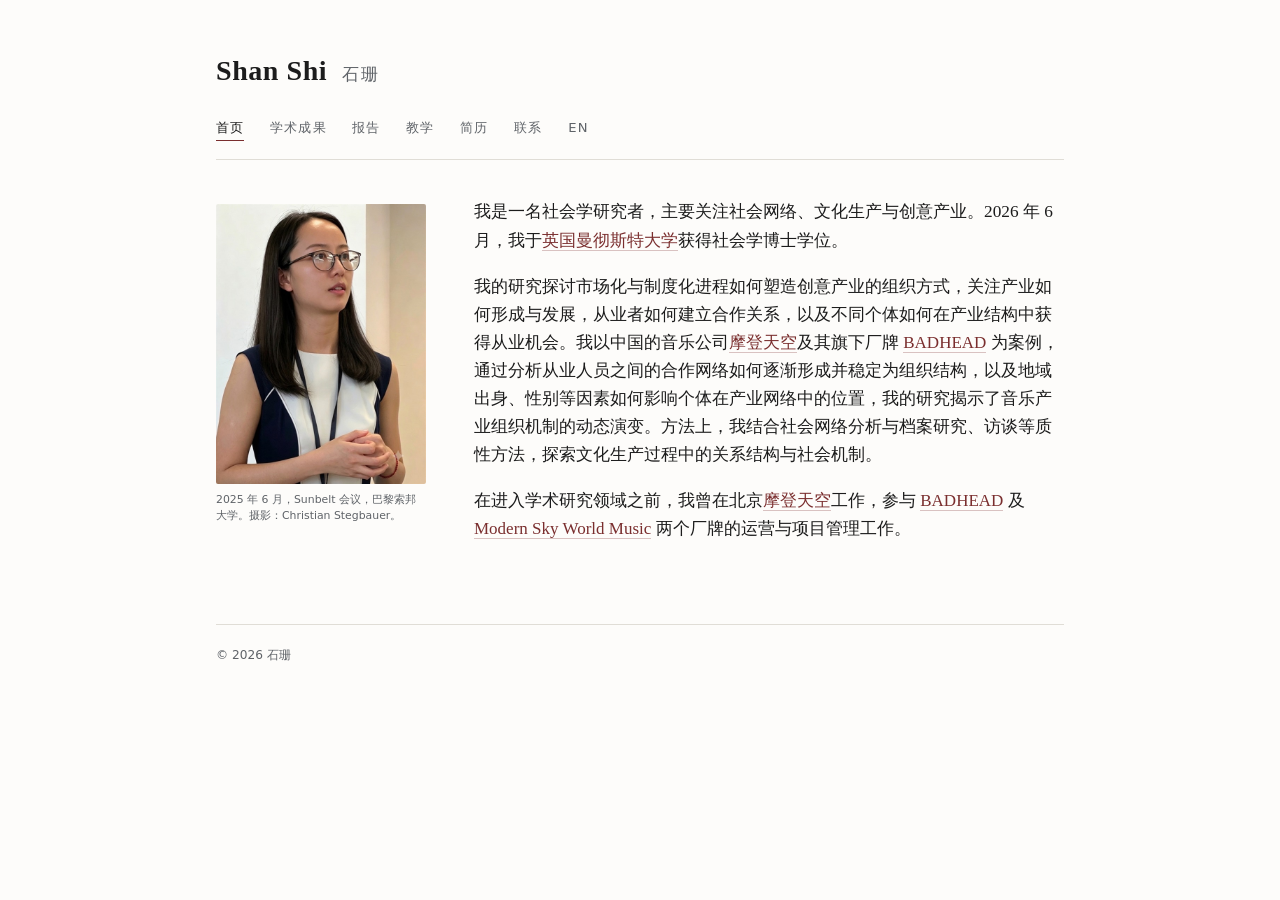
==== zh/index.html @ 1b3e05d3 "Update zh: new bio, nav labels (学术成果/报告), translate talk titles" ====
<!DOCTYPE html>
<html lang="zh-Hans">
<head>
<meta charset="utf-8">
<meta name="viewport" content="width=device-width, initial-scale=1">
<title>石珊 — 文化与社会网络</title>
<meta name="description" content="石珊，社会学研究者，研究社会网络、文化生产与创意产业，聚焦中国音乐产业中的合作网络。">
<link rel="canonical" href="https://shanshi.me/zh/">
<link rel="alternate" hreflang="en" href="https://shanshi.me/">
<link rel="alternate" hreflang="zh" href="https://shanshi.me/zh/">
<link rel="alternate" hreflang="x-default" href="https://shanshi.me/">
<meta property="og:type" content="profile">
<meta property="og:title" content="石珊 — 文化与社会网络">
<meta property="og:description" content="石珊，社会学研究者，研究社会网络、文化生产与创意产业，聚焦中国音乐产业中的合作网络。">
<meta property="og:url" content="https://shanshi.me/zh/">
<meta property="og:image" content="https://shanshi.me/photo.jpg">
<script type="application/ld+json">
{
  "@context": "https://schema.org",
  "@type": "Person",
  "name": "石珊",
  "alternateName": "Shan Shi",
  "url": "https://shanshi.me/zh/",
  "image": "https://shanshi.me/photo.jpg",
  "jobTitle": "社会学研究者",
  "alumniOf": {
    "@type": "CollegeOrUniversity",
    "name": "曼彻斯特大学"
  },
  "sameAs": [
    "https://orcid.org/0000-0001-7127-3071"
  ]
}
</script>
<link rel="stylesheet" href="../style.css">
</head>
<body>
<div class="wrap">

<header class="masthead">
  <div class="namebar">
    <h1><a href="index.html">Shan Shi</a> <span class="cn">石珊</span></h1>
  </div>
  <nav>
    <a href="index.html" aria-current="page">首页</a>
    <a href="publications.html">学术成果</a>
    <a href="presentations.html">报告</a>
    <a href="teaching.html">教学</a>
    <a href="cv.html">简历</a>
    <a href="contact.html">联系</a>
    <a class="lang-switch" href="../index.html">EN</a>
  </nav>
</header>

<main class="intro">
  <figure>
    <img src="../photo.jpg" alt="石珊在巴黎索邦大学 Sunbelt 会议上发言">
    <figcaption>2025 年 6 月，Sunbelt 会议，巴黎索邦大学。摄影：Christian Stegbauer。</figcaption>
  </figure>

  <div class="intro-text">
    <p class="lede">我是一名社会学研究者，主要关注社会网络、文化生产与创意产业。2026 年 6 月，我于<a href="https://www.manchester.ac.uk/">英国曼彻斯特大学</a>获得社会学博士学位。</p>

    <p>我的研究探讨市场化与制度化进程如何塑造创意产业的组织方式，关注产业如何形成与发展，从业者如何建立合作关系，以及不同个体如何在产业结构中获得从业机会。我以中国的音乐公司<a href="https://www.modernsky.com/home/">摩登天空</a>及其旗下厂牌 <a href="https://badhead1.bandcamp.com/">BADHEAD</a> 为案例，通过分析从业人员之间的合作网络如何逐渐形成并稳定为组织结构，以及地域出身、性别等因素如何影响个体在产业网络中的位置，我的研究揭示了音乐产业组织机制的动态演变。方法上，我结合社会网络分析与档案研究、访谈等质性方法，探索文化生产过程中的关系结构与社会机制。</p>

    <p>在进入学术研究领域之前，我曾在北京<a href="https://www.modernsky.com/home/">摩登天空</a>工作，参与 <a href="https://badhead1.bandcamp.com/">BADHEAD</a> 及 <a href="https://modernskyworldmusic.bandcamp.com/">Modern Sky World Music</a> 两个厂牌的运营与项目管理工作。</p>
  </div>
</main>

<footer>
  © 2026 石珊
</footer>

</div>
</body>
</html>
---- style.css ----
:root {
  --ink: #1c1c1c;
  --muted: #5f6368;
  --rule: #e0ddd6;
  --accent: #7a2e2e;
  --bg: #fdfcfa;
  --measure: 44rem;
}

* { box-sizing: border-box; }

html { -webkit-text-size-adjust: 100%; }

body {
  margin: 0;
  background: var(--bg);
  color: var(--ink);
  font-family: "Iowan Old Style", "Palatino Linotype", Palatino, Georgia, "Songti SC", serif;
  font-size: 17px;
  line-height: 1.65;
}

.wrap {
  max-width: 56rem;
  margin: 0 auto;
  padding: 0 1.5rem 5rem;
}

/* ---------- masthead ---------- */

header.masthead {
  border-bottom: 1px solid var(--rule);
  margin-bottom: 2.75rem;
  padding-top: 3rem;
}

.namebar h1 {
  font-size: 1.75rem;
  font-weight: 600;
  letter-spacing: 0.02em;
  margin: 0;
}

.namebar h1 a { color: inherit; text-decoration: none; border-bottom: none; }

.namebar .cn {
  color: var(--muted);
  font-size: 1.05rem;
  font-weight: 400;
  letter-spacing: 0.1em;
  margin-left: 0.45rem;
}

nav {
  display: flex;
  flex-wrap: wrap;
  gap: 1.6rem;
  margin: 1.4rem 0 1.1rem;
  font-family: -apple-system, "Segoe UI", system-ui, sans-serif;
  font-size: 0.82rem;
  letter-spacing: 0.09em;
  text-transform: uppercase;
}

nav a {
  color: var(--muted);
  text-decoration: none;
  padding-bottom: 2px;
  border-bottom: 1px solid transparent;
}

nav a:hover { color: var(--ink); border-bottom-color: var(--rule); }

nav a[aria-current="page"] {
  color: var(--ink);
  border-bottom-color: var(--accent);
}

/* ---------- typography ---------- */

h2 {
  font-size: 1.2rem;
  font-weight: 600;
  margin: 2.75rem 0 0.9rem;
  padding-bottom: 0.35rem;
  border-bottom: 1px solid var(--rule);
}

h2:first-of-type { margin-top: 0; }

h3 {
  font-family: -apple-system, "Segoe UI", system-ui, sans-serif;
  font-size: 0.78rem;
  font-weight: 600;
  letter-spacing: 0.12em;
  text-transform: uppercase;
  color: var(--muted);
  margin: 2rem 0 0.75rem;
}

p, li { max-width: var(--measure); }

p { margin: 0 0 1.1rem; }

a { color: var(--accent); text-decoration: none; border-bottom: 1px solid rgba(122, 46, 46, 0.28); }

a:hover { border-bottom-color: var(--accent); }

.lede { font-size: 1.08rem; }

.muted { color: var(--muted); }

/* ---------- home ---------- */

.intro {
  display: grid;
  grid-template-columns: 210px 1fr;
  gap: 0 3rem;
  align-items: start;
}

.intro figure {
  margin: 0;
  position: sticky;
  top: 2rem;
}

.intro-text > p { max-width: none; }

.intro-text > p:first-child { margin-top: -0.35rem; }

.intro img {
  width: 100%;
  border-radius: 2px;
  display: block;
}

.intro figcaption {
  font-family: -apple-system, "Segoe UI", system-ui, sans-serif;
  font-size: 0.68rem;
  line-height: 1.5;
  color: var(--muted);
  margin-top: 0.5rem;
}

.affil {
  font-family: -apple-system, "Segoe UI", system-ui, sans-serif;
  font-size: 0.82rem;
  line-height: 1.6;
  color: var(--muted);
  margin-top: 1rem;
}

.affil a { color: var(--muted); border-bottom-color: var(--rule); }

/* ---------- lists ---------- */

ul.plain { list-style: none; padding: 0; margin: 0; }

ul.plain > li {
  padding: 0.85rem 0;
  border-bottom: 1px solid var(--rule);
}

ul.plain > li:last-child { border-bottom: none; }

ul.courses {
  list-style: none;
  padding: 0;
  margin: 0;
  max-width: var(--measure);
}

ul.courses > li {
  padding: 0.3rem 0;
  display: flex;
  align-items: baseline;
  justify-content: space-between;
  gap: 1.5rem;
}

ul.courses .level {
  flex: none;
  font-family: -apple-system, "Segoe UI", system-ui, sans-serif;
  font-size: 0.7rem;
  letter-spacing: 0.08em;
  text-transform: uppercase;
  color: var(--muted);
}

.pub { max-width: var(--measure); }

.pub .title { display: block; }

.pub .venue { font-style: italic; }

.meta {
  display: block;
  font-family: -apple-system, "Segoe UI", system-ui, sans-serif;
  font-size: 0.76rem;
  letter-spacing: 0.06em;
  color: var(--muted);
  margin-top: 0.3rem;
}

.tag {
  display: inline-block;
  font-family: -apple-system, "Segoe UI", system-ui, sans-serif;
  font-size: 0.66rem;
  font-weight: 600;
  letter-spacing: 0.1em;
  text-transform: uppercase;
  color: var(--accent);
  border: 1px solid rgba(122, 46, 46, 0.3);
  border-radius: 2px;
  padding: 0.1rem 0.4rem;
  margin-right: 0.5rem;
  vertical-align: 1px;
}

.entry { display: grid; grid-template-columns: 8.5rem 1fr; gap: 0 1.5rem; }

.entry .when {
  font-family: -apple-system, "Segoe UI", system-ui, sans-serif;
  font-size: 0.78rem;
  letter-spacing: 0.04em;
  color: var(--muted);
  padding-top: 0.28rem;
}

.entry .what { max-width: var(--measure); }

.entry .what strong { font-weight: 600; }

.entry .what .sub { display: block; color: var(--muted); font-size: 0.95rem; }

/* ---------- contact ---------- */

dl.contact { margin: 0; }

dl.contact dt {
  font-family: -apple-system, "Segoe UI", system-ui, sans-serif;
  font-size: 0.75rem;
  letter-spacing: 0.1em;
  text-transform: uppercase;
  color: var(--muted);
  margin-top: 1.4rem;
}

dl.contact dd { margin: 0.15rem 0 0; }

/* ---------- footer ---------- */

footer {
  margin-top: 4rem;
  padding-top: 1.2rem;
  border-top: 1px solid var(--rule);
  font-family: -apple-system, "Segoe UI", system-ui, sans-serif;
  font-size: 0.76rem;
  color: var(--muted);
}

footer a { color: var(--muted); border-bottom-color: var(--rule); }

/* ---------- responsive ---------- */

@media (max-width: 620px) {
  body { font-size: 16px; }
  header.masthead { padding-top: 2rem; }
  .intro { grid-template-columns: 1fr; gap: 1.5rem; }
  .intro img { max-width: 170px; }
  .entry { grid-template-columns: 1fr; gap: 0.15rem; }
  .entry .when { padding-top: 0; }
  nav { gap: 1.1rem; }
}

/* ---------- dark ---------- */

@media (prefers-color-scheme: dark) {
  :root {
    --ink: #e8e6e1;
    --muted: #9a978f;
    --rule: #34322e;
    --accent: #c98a8a;
    --bg: #171614;
  }
  a { border-bottom-color: rgba(201, 138, 138, 0.3); }
  .tag { border-color: rgba(201, 138, 138, 0.35); }
}

@media print {
  nav, footer { display: none; }
  body { background: #fff; color: #000; font-size: 11pt; }
}
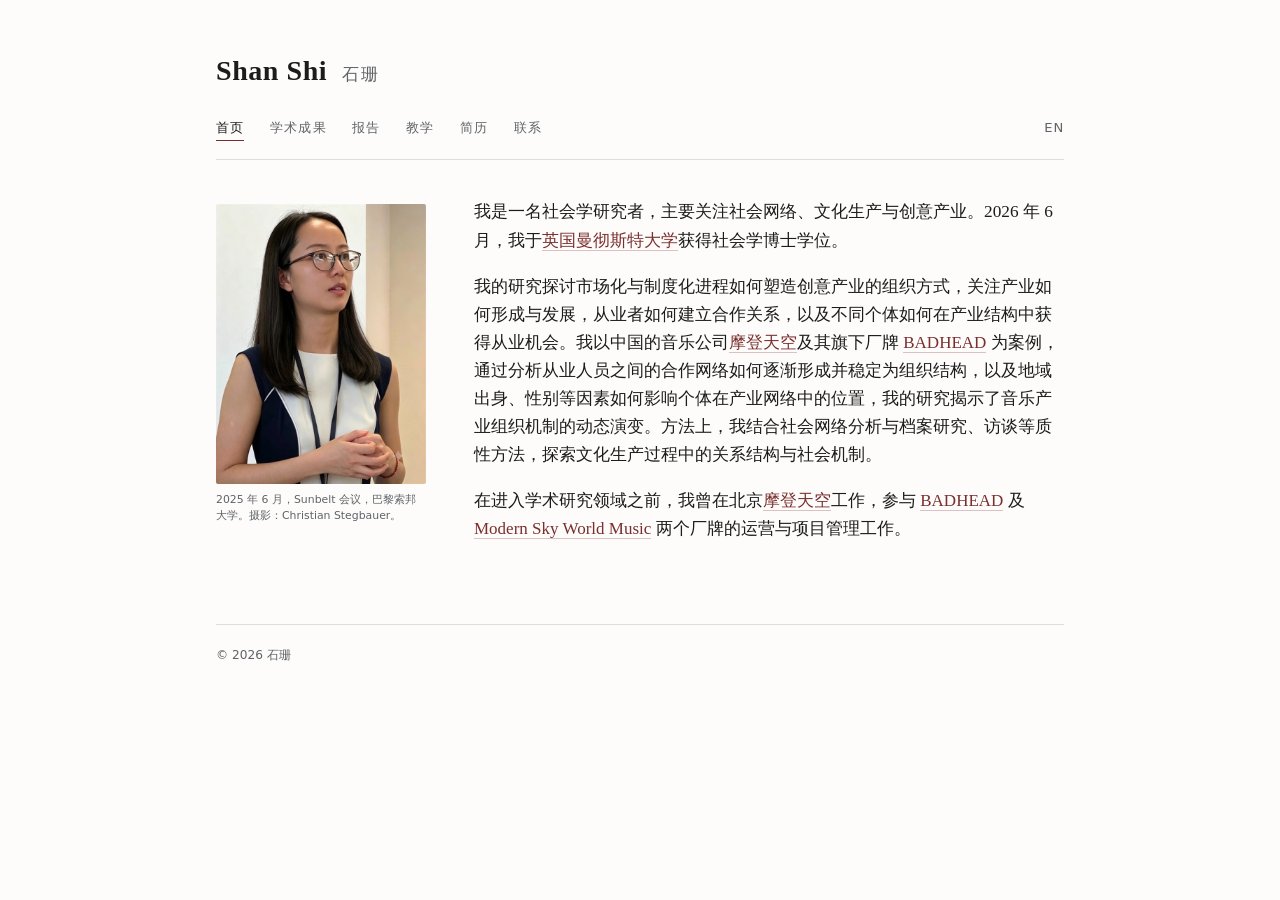
==== commit 11a4a231: "zh: point BADHEAD / Modern Sky World Music links to Xiaohongshu" ====
--- a/zh/index.html
+++ b/zh/index.html
@@ -61,9 +61,9 @@
   <div class="intro-text">
     <p class="lede">我是一名社会学研究者，主要关注社会网络、文化生产与创意产业。2026 年 6 月，我于<a href="https://www.manchester.ac.uk/">英国曼彻斯特大学</a>获得社会学博士学位。</p>
 
-    <p>我的研究探讨市场化与制度化进程如何塑造创意产业的组织方式，关注产业如何形成与发展，从业者如何建立合作关系，以及不同个体如何在产业结构中获得从业机会。我以中国的音乐公司<a href="https://www.modernsky.com/home/">摩登天空</a>及其旗下厂牌 <a href="https://badhead1.bandcamp.com/">BADHEAD</a> 为案例，通过分析从业人员之间的合作网络如何逐渐形成并稳定为组织结构，以及地域出身、性别等因素如何影响个体在产业网络中的位置，我的研究揭示了音乐产业组织机制的动态演变。方法上，我结合社会网络分析与档案研究、访谈等质性方法，探索文化生产过程中的关系结构与社会机制。</p>
+    <p>我的研究探讨市场化与制度化进程如何塑造创意产业的组织方式，关注产业如何形成与发展，从业者如何建立合作关系，以及不同个体如何在产业结构中获得从业机会。我以中国的音乐公司<a href="https://www.modernsky.com/home/">摩登天空</a>及其旗下厂牌 <a href="https://xhslink.com/m/AzKVjs02M7a">BADHEAD</a> 为案例，通过分析从业人员之间的合作网络如何逐渐形成并稳定为组织结构，以及地域出身、性别等因素如何影响个体在产业网络中的位置，我的研究揭示了音乐产业组织机制的动态演变。方法上，我结合社会网络分析与档案研究、访谈等质性方法，探索文化生产过程中的关系结构与社会机制。</p>
 
-    <p>在进入学术研究领域之前，我曾在北京<a href="https://www.modernsky.com/home/">摩登天空</a>工作，参与 <a href="https://badhead1.bandcamp.com/">BADHEAD</a> 及 <a href="https://modernskyworldmusic.bandcamp.com/">Modern Sky World Music</a> 两个厂牌的运营与项目管理工作。</p>
+    <p>在进入学术研究领域之前，我曾在北京<a href="https://www.modernsky.com/home/">摩登天空</a>工作，参与 <a href="https://xhslink.com/m/AzKVjs02M7a">BADHEAD</a> 及 <a href="https://xhslink.com/m/AzKVjs02M7a">Modern Sky World Music</a> 两个厂牌的运营与项目管理工作。</p>
   </div>
 </main>
 
--- a/style.css
+++ b/style.css
@@ -76,6 +76,11 @@
   border-bottom-color: var(--accent);
 }
 
+nav .lang-switch {
+  margin-left: auto;
+  letter-spacing: 0.06em;
+}
+
 /* ---------- typography ---------- */
 
 h2 {
@@ -194,6 +199,14 @@
 
 .pub .venue { font-style: italic; }
 
+.pub .orig {
+  display: block;
+  color: var(--muted);
+  font-size: 0.9rem;
+  line-height: 1.5;
+  margin-top: 0.25rem;
+}
+
 .meta {
   display: block;
   font-family: -apple-system, "Segoe UI", system-ui, sans-serif;
@@ -266,12 +279,28 @@
 
 @media (max-width: 620px) {
   body { font-size: 16px; }
-  header.masthead { padding-top: 2rem; }
-  .intro { grid-template-columns: 1fr; gap: 1.5rem; }
-  .intro img { max-width: 170px; }
+  .wrap { padding: 0 1.25rem 4rem; }
+  header.masthead { padding-top: 2.25rem; margin-bottom: 2rem; }
+  .namebar h1 { font-size: 1.55rem; }
+  nav { gap: 0.9rem 1.15rem; margin: 1.2rem 0 0.9rem; }
+
+  /* 首页：照片居中、放松，去掉粘滞 */
+  .intro { grid-template-columns: 1fr; gap: 1.4rem; }
+  .intro figure { position: static; top: auto; text-align: center; }
+  .intro img { max-width: 200px; margin: 0 auto; }
+  .intro figcaption { text-align: center; max-width: 22rem; margin-left: auto; margin-right: auto; }
+  .intro-text > p:first-child { margin-top: 0; }
+  .lede { font-size: 1.05rem; }
+
+  /* 列表页：时间/内容改为单列堆叠 */
   .entry { grid-template-columns: 1fr; gap: 0.15rem; }
-  .entry .when { padding-top: 0; }
-  nav { gap: 1.1rem; }
+  .entry .when { padding-top: 0; margin-bottom: 0.1rem; }
+
+  /* 课程行：级别标签换到下一行，避免挤在一起 */
+  ul.courses > li { flex-direction: column; align-items: flex-start; gap: 0.15rem; }
+
+  h2 { margin-top: 2.25rem; }
+  nav .lang-switch { margin-left: 0; }
 }
 
 /* ---------- dark ---------- */
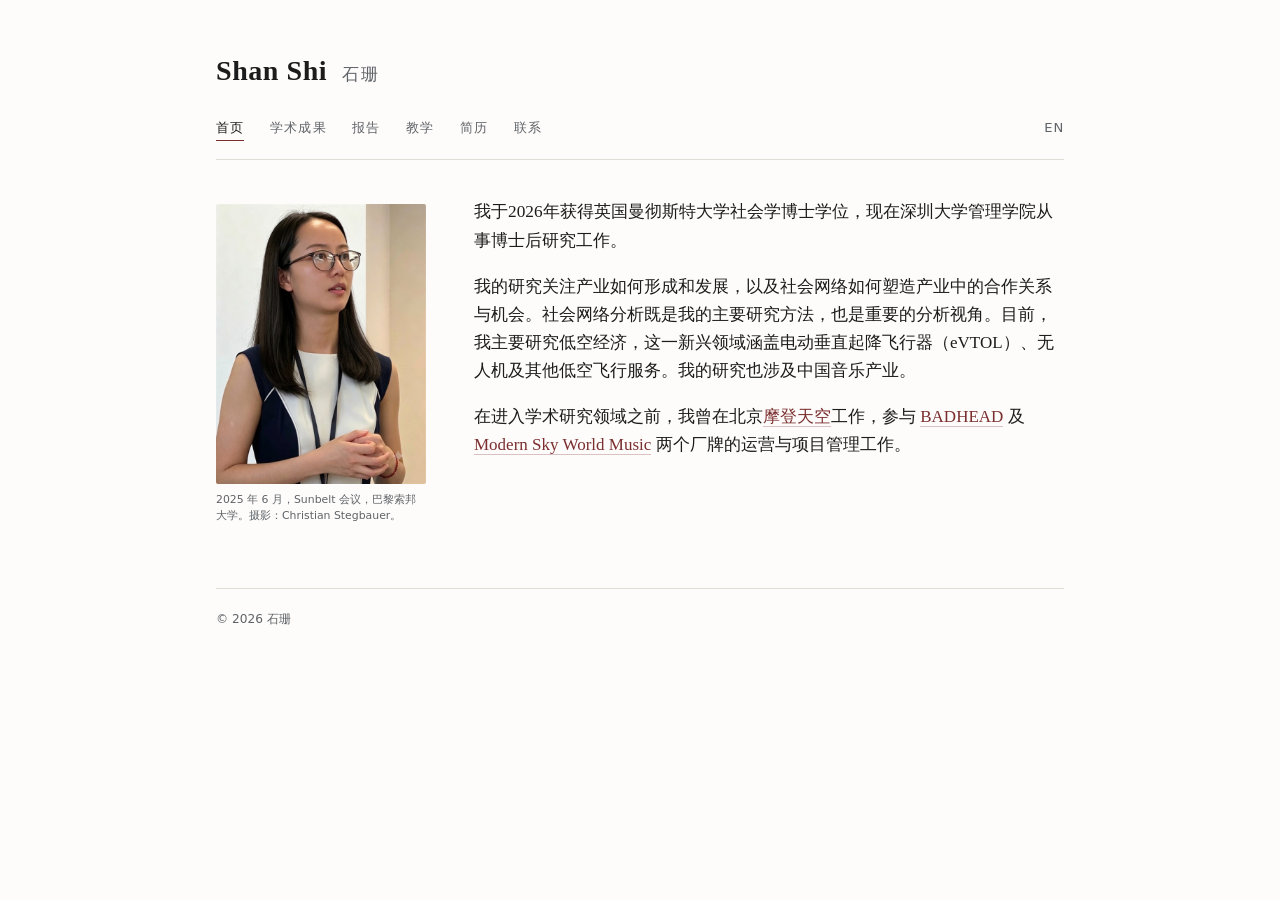
==== commit 3a54a9b3: "Update Chinese homepage introduction with current research profile" ====
--- a/zh/index.html
+++ b/zh/index.html
@@ -59,9 +59,9 @@
   </figure>
 
   <div class="intro-text">
-    <p class="lede">我是一名社会学研究者，主要关注社会网络、文化生产与创意产业。2026 年 6 月，我于<a href="https://www.manchester.ac.uk/">英国曼彻斯特大学</a>获得社会学博士学位。</p>
+    <p class="lede">我于2026年获得英国曼彻斯特大学社会学博士学位，现在深圳大学管理学院从事博士后研究工作。</p>
 
-    <p>我的研究探讨市场化与制度化进程如何塑造创意产业的组织方式，关注产业如何形成与发展，从业者如何建立合作关系，以及不同个体如何在产业结构中获得从业机会。我以中国的音乐公司<a href="https://www.modernsky.com/home/">摩登天空</a>及其旗下厂牌 <a href="https://xhslink.com/m/AzKVjs02M7a">BADHEAD</a> 为案例，通过分析从业人员之间的合作网络如何逐渐形成并稳定为组织结构，以及地域出身、性别等因素如何影响个体在产业网络中的位置，我的研究揭示了音乐产业组织机制的动态演变。方法上，我结合社会网络分析与档案研究、访谈等质性方法，探索文化生产过程中的关系结构与社会机制。</p>
+    <p>我的研究关注产业如何形成和发展，以及社会网络如何塑造产业中的合作关系与机会。社会网络分析既是我的主要研究方法，也是重要的分析视角。目前，我主要研究低空经济，这一新兴领域涵盖电动垂直起降飞行器（eVTOL）、无人机及其他低空飞行服务。我的研究也涉及中国音乐产业。</p>
 
     <p>在进入学术研究领域之前，我曾在北京<a href="https://www.modernsky.com/home/">摩登天空</a>工作，参与 <a href="https://xhslink.com/m/AzKVjs02M7a">BADHEAD</a> 及 <a href="https://xhslink.com/m/AzKVjs02M7a">Modern Sky World Music</a> 两个厂牌的运营与项目管理工作。</p>
   </div>
